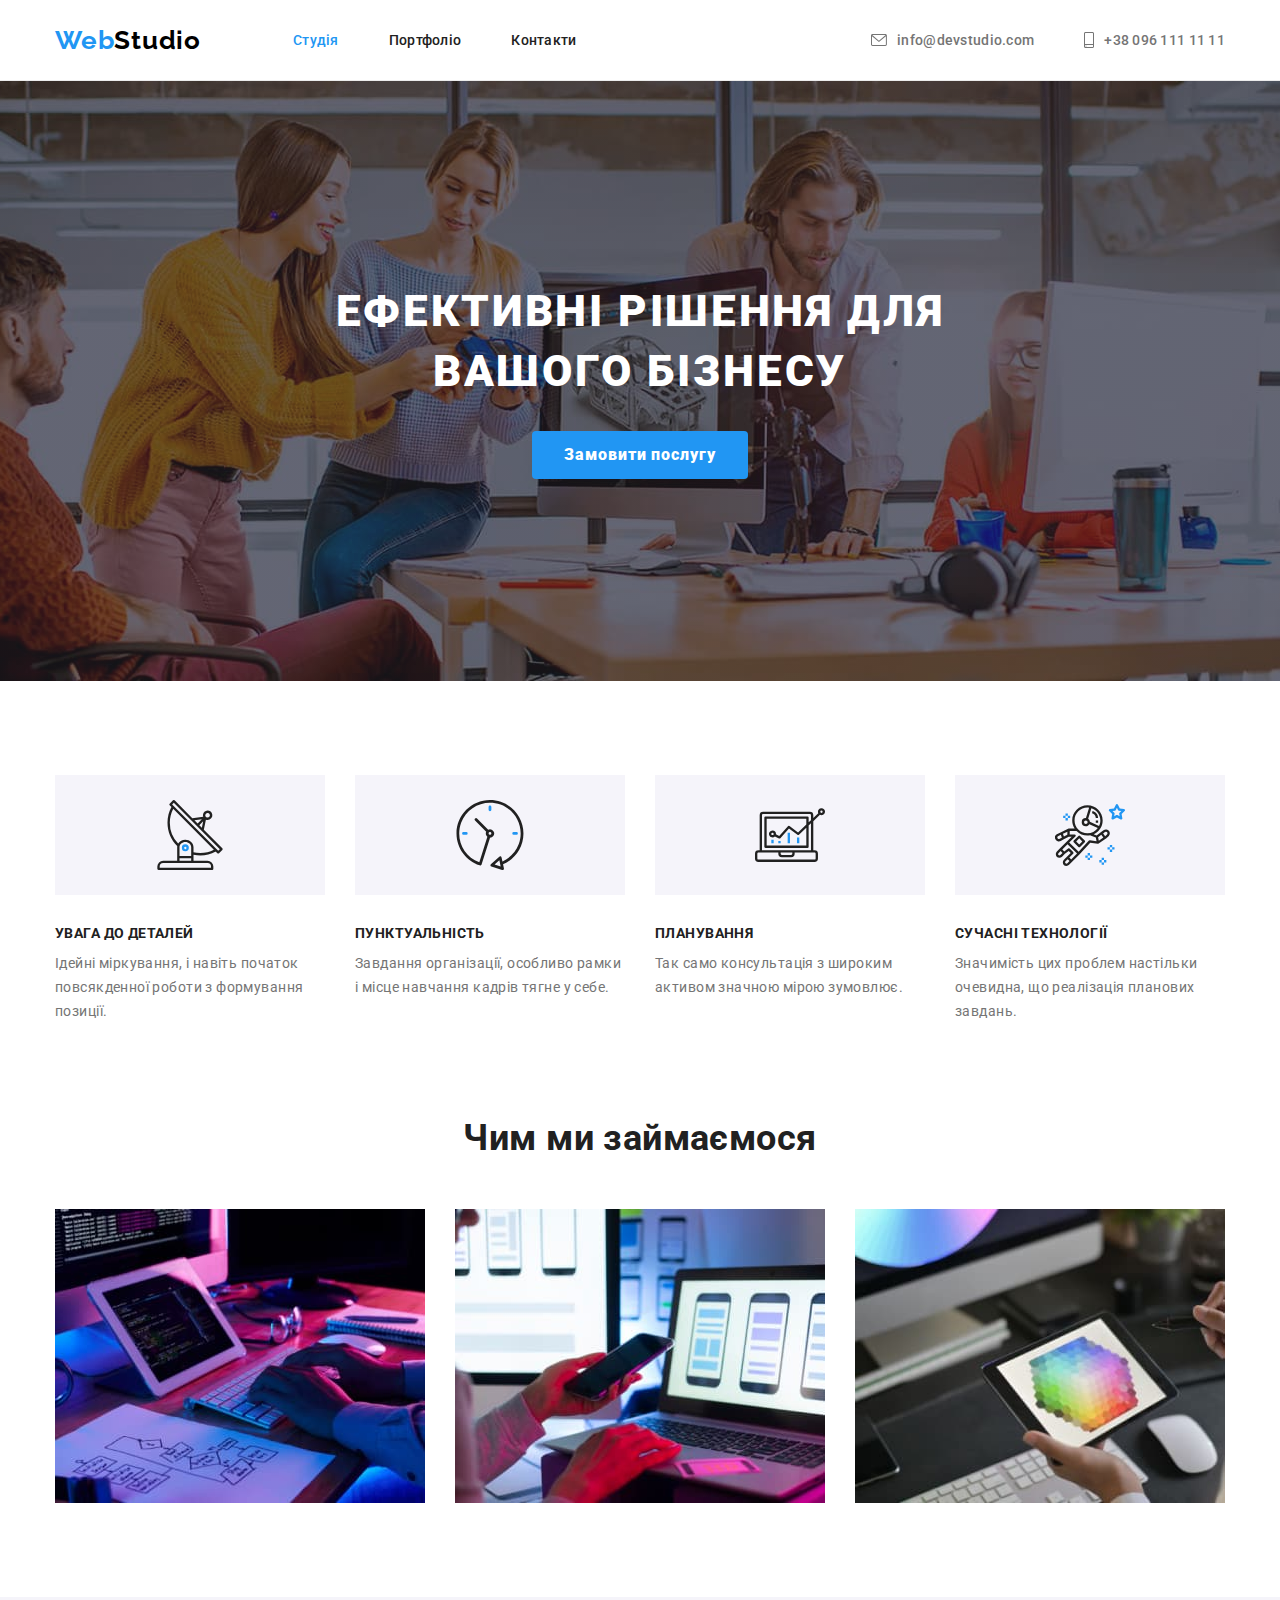
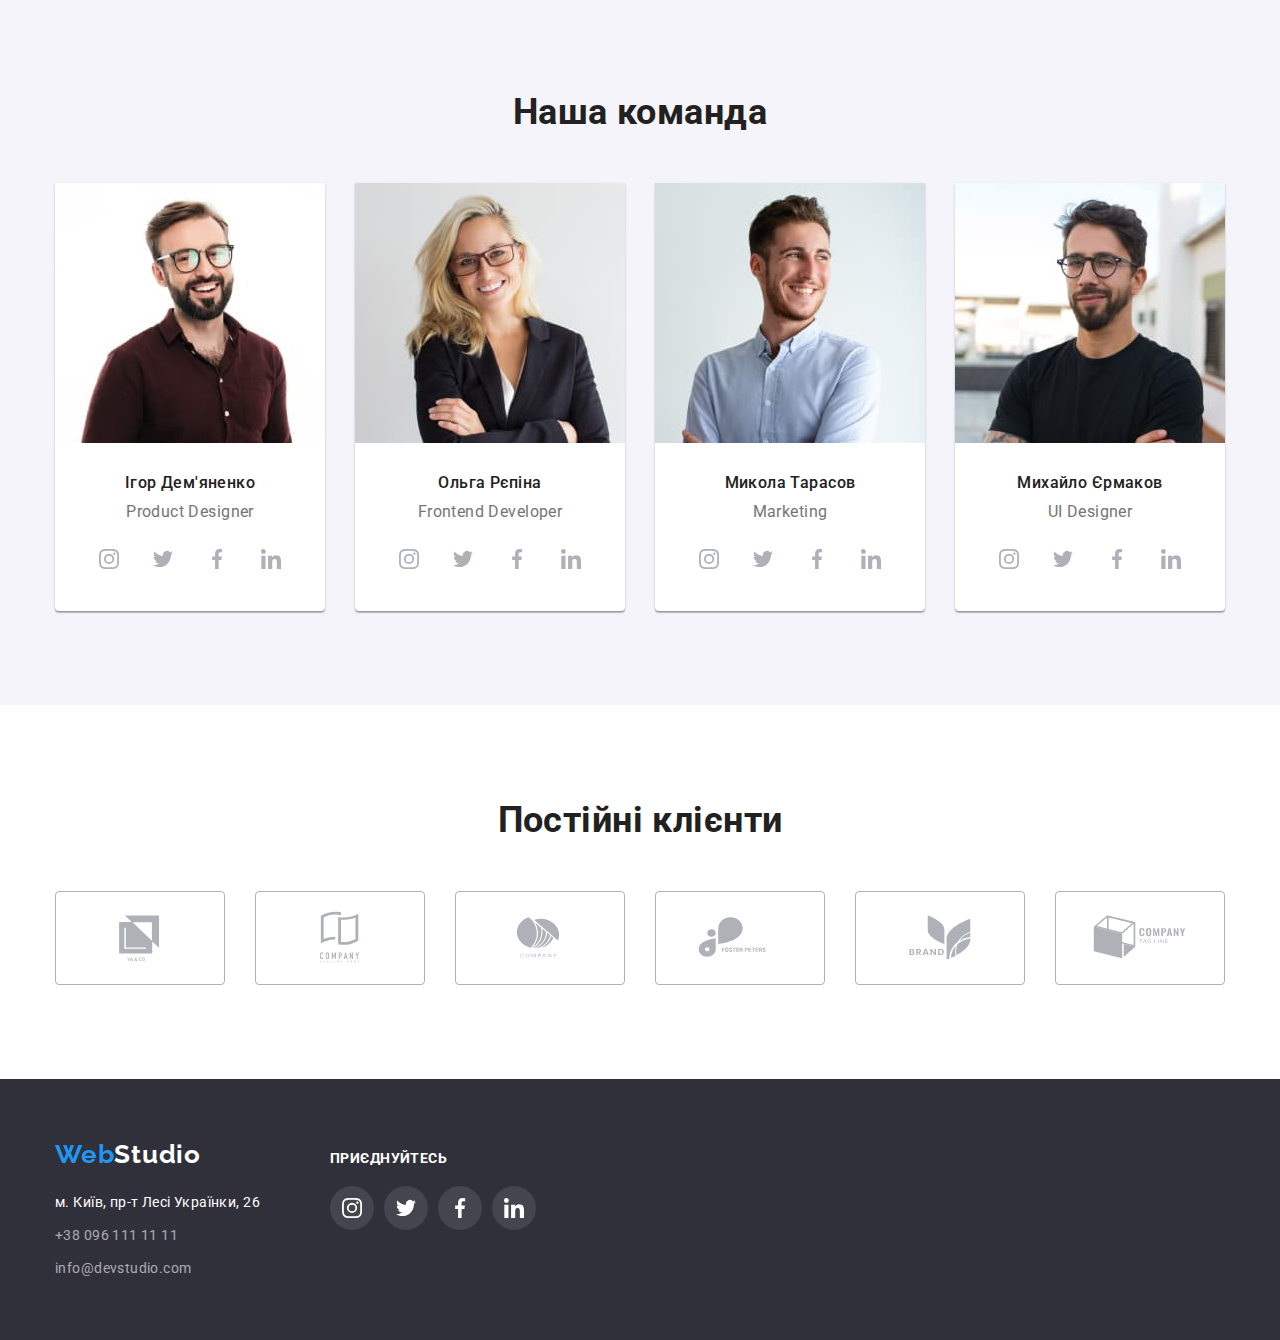
==== index.html @ 4b1cfc8e "feat: clone files from HW#4" ====
<!DOCTYPE html>
<html lang="uk">
  <head>
    <meta charset="UTF-8" />
    <meta http-equiv="X-UA-Compatible" content="IE=edge" />
    <meta name="viewport" content="width=device-width, initial-scale=1.0" />
    <title>Web-Studio-(Version-2.1)</title>
    <link href="https://fonts.googleapis.com/css2?family=Raleway:wght@700&family=Roboto:wght@400;500;700;900&display=swap" rel="stylesheet">
    <link rel="stylesheet" href="https://cdnjs.cloudflare.com/ajax/libs/modern-normalize/1.1.0/modern-normalize.min.css">
    <link rel="stylesheet" href="./css/styles.css" />
  </head>
  <body>
    <header class="page-header">
      <div class="container main-box">
        <a href="#" lang="en" class="logo"><span class="accent">Web</span><span>Studio</span></a>
        <nav>
          <ul class="site-nav list">
            <li class="item"><a href="#" class="link current">Студія</a></li>
            <li class="item"><a href="./portfolio.html" class="link">Портфоліо</a></li>
            <li class="item"><a href="#" class="link">Контакти</a></li>
          </ul>
        </nav>
        <ul class="auth-nav list">
          <li class="item">
            <a class="link" href="mailto:info@devstudio.com">
              <svg class="icon" width="16px" height="12px">
                <use href="./images/symbol-defs-optimized.svg#icon-envelope">
                </use>
              </svg>
            info@devstudio.com
            </a>
          </li>
          <li class="item">
            <a class="link" href="tel:+380961111111">
              <svg class="icon"width="10px" height="16px">
                <use href="./images/symbol-defs-optimized.svg#icon-smartphone">
                </use>
              </svg>
              +38 096 111 11 11
            </a>
          </li>
        </ul>
    </div>
    </header>

    <main>
      <section class="hero overlay">
          <h1 class="hero-title">Ефективні рішення для<br> вашого бізнесу</h1>
          <button type="button" class="button">Замовити послугу</button>
      </section>
      <section class="section">
        <div class="container">
          <h2 class="visually-hidden">Ключові якості відрізняючі нас від інших</h2>
            <ul class="feature-list">
              <li class="item">
                <div class="feature-list-link">
                  <svg  width="70" height="70">
                    <use href="./images/symbol-defs-optimized.svg#icon-antenna"></use>
                  </svg>
                </div>
                <h3 class="title">УВАГА ДО ДЕТАЛЕЙ</h3>
                <p class="paragraph">Ідейні міркування, і навіть початок повсякденної роботи з формування позиції.</p>
              </li>
              <li class="item">
                <div class="feature-list-link">
                  <svg  width="70" height="70">
                    <use href="./images/symbol-defs-optimized.svg#icon-clock"></use>
                  </svg>
                </div>
                <h3 class="title">ПУНКТУАЛЬНІСТЬ</h3>
                <p class="paragraph">Завдання організації, особливо рамки і місце навчання кадрів тягне у себе.</p>
              </li>
              <li class="item">
                <div class="feature-list-link">
                  <svg  width="70" height="70">
                    <use href="./images/symbol-defs-optimized.svg#icon-diagram"></use>
                  </svg>
                </div>
                <h3 class="title">ПЛАНУВАННЯ</h3>
                <p class="paragraph">Так само консультація з широким активом значною мірою зумовлює.</p>
              </li>
              <li class="item">
                <div class="feature-list-link">
                  <svg  width="70" height="70">
                    <use href="./images/symbol-defs-optimized.svg#icon-astronaut"></use>
                  </svg>
                </div>
                <h3 class="title">СУЧАСНІ ТЕХНОЛОГІЇ</h3>
                <p class="paragraph">Значимість цих проблем настільки очевидна, що реалізація планових завдань.</p>
              </li>
            </ul>
        </div>
      </section>
      <section class="about section">
        <div class="container">
          <h2 class="section-title">Чим ми займаємося</h2>
            <ul class="work-list">
              <li class="item">
                <img class="img" src="./images/box1.jpg" alt="Кодування за макетом" width="370" height="294" />
              </li>
              <li class="item">
                <img class="img" src="./images/box2.jpg" alt="Адаптивна WEB-розробка" width="370" height="294" />
              </li>
              <li class="item">
                <img class="img" src="./images/box3.jpg" alt="Вибір кольору на планшеті" width="370" height="294" />
              </li>
            </ul>
        </div>
      </section>

      <section class="about-team section">
        <div class="container">
          <h2 class="section-title">Наша команда</h2>
            <ul class="comand-list">
              <li class="item">
                <img class="img" src="./images/designer.jpg" alt="Ігор Дем'яненко" width="270" height="260" />
                  <div class="name">
                    <h3 class="title">Ігор Дем'яненко</h3>
                    <p class="paragraph" lang="en">Product Designer</p>
                    <ul class="social">
                      <li class="social-link">
                        <a class="social-item" href="#">
                          <svg class="social-icon" width="20" height="20">
                            <use href="./images/symbol-defs-optimized.svg#icon-instagram"></use>
                          </svg>
                        </a>
                      </li>
                      <li class="social-link">
                        <a class="social-item" href="#">
                          <svg class="social-icon" width="20" height="20">
                            <use href="./images/symbol-defs-optimized.svg#icon-twitter"></use>
                          </svg>
                        </a>
                      </li>
                      <li class="social-link">
                        <a class="social-item" href="#">
                          <svg class="social-icon" width="20" height="20">
                            <use href="./images/symbol-defs-optimized.svg#icon-facebook"></use>
                          </svg>
                        </a>
                      </li>
                      <li class="social-link">
                        <a class="social-item" href="#">
                          <svg class="social-icon" width="20" height="20">
                            <use href="./images/symbol-defs-optimized.svg#icon-linkedin"></use>
                          </svg>
                        </a>
                      </li>
                    </ul>
                  </div>
              </li>
              <li class="item">
                <img class="img" src="./images/frontend.jpg" alt="Ольга Рєпіна" width="270" height="260" />
                  <div class="name">
                    <h3 class="title">Ольга Рєпіна</h3>
                    <p class="paragraph" lang="en">Frontend Developer</p>
                    <ul class="social">
                      <li class="social-link">
                        <a class="social-item" href="#">
                          <svg class="social-icon" width="20" height="20">
                            <use href="./images/symbol-defs-optimized.svg#icon-instagram"></use>
                          </svg>
                        </a>
                      </li>
                      <li class="social-link">
                        <a class="social-item" href="#">
                          <svg class="social-icon" width="20" height="20">
                            <use href="./images/symbol-defs-optimized.svg#icon-twitter"></use>
                          </svg>
                        </a>
                      </li>
                      <li class="social-link">
                        <a class="social-item" href="#">
                          <svg class="social-icon" width="20" height="20">
                            <use href="./images/symbol-defs-optimized.svg#icon-facebook"></use>
                          </svg>
                        </a>
                      </li>
                      <li class="social-link">
                        <a class="social-item" href="#">
                          <svg class="social-icon" width="20" height="20">
                            <use href="./images/symbol-defs-optimized.svg#icon-linkedin"></use>
                          </svg>
                        </a>
                      </li>
                    </ul>
                  </div>
              </li>
              <li class="item">
                <img class="img" src="./images/marketing.jpg" alt="Микола Тарасов" width="270" height="260" />
                 <div class="name">
                  <h3 class="title">Микола Тарасов</h3>
                  <p class="paragraph" lang="en">Marketing</p>
                  <ul class="social">
                    <li class="social-link">
                      <a class="social-item" href="#">
                        <svg class="social-icon" width="20" height="20">
                          <use href="./images/symbol-defs-optimized.svg#icon-instagram"></use>
                        </svg>
                      </a>
                    </li>
                    <li class="social-link">
                      <a class="social-item" href="#">
                        <svg class="social-icon" width="20" height="20">
                          <use href="./images/symbol-defs-optimized.svg#icon-twitter"></use>
                        </svg>
                      </a>
                    </li>
                    <li class="social-link">
                      <a class="social-item" href="#">
                        <svg class="social-icon" width="20" height="20">
                          <use href="./images/symbol-defs-optimized.svg#icon-facebook"></use>
                        </svg>
                      </a>
                    </li>
                    <li class="social-link">
                      <a class="social-item" href="#">
                        <svg class="social-icon" width="20" height="20">
                          <use href="./images/symbol-defs-optimized.svg#icon-linkedin"></use>
                        </svg>
                      </a>
                    </li>
                  </ul>
                 </div>
              </li>
              <li class="item">
                <img class="img" src="./images/ui-designer.jpg" alt="Михайло Єрмаков" width="270" height="260" />
                  <div class="name">
                    <h3 class="title">Михайло Єрмаков</h3>
                    <p class="paragraph" lang="en">UI Designer</p>
                    <ul class="social">
                      <li class="social-link">
                        <a class="social-item" href="#">
                          <svg class="social-icon" width="20" height="20">
                            <use href="./images/symbol-defs-optimized.svg#icon-instagram"></use>
                          </svg>
                        </a>
                      </li>
                      <li class="social-link">
                        <a class="social-item" href="#">
                          <svg class="social-icon" width="20" height="20">
                            <use href="./images/symbol-defs-optimized.svg#icon-twitter"></use>
                          </svg>
                        </a>
                      </li>
                      <li class="social-link">
                        <a class="social-item" href="#">
                          <svg class="social-icon" width="20" height="20">
                            <use href="./images/symbol-defs-optimized.svg#icon-facebook"></use>
                          </svg>
                        </a>
                      </li>
                      <li class="social-link">
                        <a class="social-item" href="#">
                          <svg class="social-icon" width="20" height="20">
                            <use href="./images/symbol-defs-optimized.svg#icon-linkedin"></use>
                          </svg>
                        </a>
                      </li>
                    </ul>
                  </div>
              </li>
            </ul>
        </div>
      </section>
      <section class="section">
        <div class="container">
          <h2 class="section-title">Постійні клієнти</h2>
            <ul class="client-list">
              <li class="client-item">
                <a class="client-li" href="#">
                  <svg class="client-icon" width="106" height="60">
                    <use href="./images/symbol-defs-optimized.svg#icon-logo1"></use>
                  </svg>
                </a>
              </li>
              <li class="client-item">
                <a class="client-li" href="#">
                  <svg class="client-icon" width="106" height="60">
                    <use href="./images/symbol-defs-optimized.svg#icon-logo2"></use>
                  </svg>
                </a>
              </li>
              <li class="client-item">
                <a class="client-li" href="#">
                  <svg class="client-icon" width="106" height="60">
                    <use href="./images/symbol-defs-optimized.svg#icon-logo3"></use>
                  </svg>
                </a>
              </li>
              <li class="client-item">
                <a class="client-li" href="#">
                  <svg class="client-icon" width="106" height="60">
                    <use href="./images/symbol-defs-optimized.svg#icon-logo4"></use>
                  </svg>
                </a>
              </li>
              <li class="client-item">
                <a class="client-li" href="#">
                  <svg class="client-icon" width="106" height="60">
                    <use href="./images/symbol-defs-optimized.svg#icon-logo5"></use>
                  </svg>
                </a>
              </li>
              <li class="client-item">
                <a class="client-li" href="#">
                  <svg class="client-icon" width="106" height="60">
                    <use href="./images/symbol-defs-optimized.svg#icon-logo6"></use>
                  </svg>
                </a>
              </li>  
            </ul>
        </div>
      </section>
      
    </main>
    <footer class="footer">
      <div class="container content-area">
        <div>
          <a href="#" lang="en" class="logo footer-logo"><span class="accent">Web</span><span class="accent-studio">Studio</span></a>
          <address  class="footer-list">
            <ul class="footer-nav list">
              <li class="item"><p class="address">м. Київ, пр-т Лесі Українки, 26</p></li>
              <li class="item"><a class="link" href="tel:+380961111111">+38 096 111 11 11</a></li>
              <li class="item"><a class="link" href="mailto:info@devstudio.com">info@devstudio.com</a></li>
            </ul>
        </address>
      </div>
        <div class="footer-social">
          <h4 class="join-social">приєднуйтесь</h4>
            <ul class="social-box">
              <li class="footer-social-link">
                <a class="footer-social-item" href="#">
                  <svg class="footer-social-icon" width="20" height="20">
                    <use href="./images/symbol-defs-optimized.svg#icon-instagram"></use>
                  </svg>
                </a>
              </li>
              <li class="footer-social-link">
                <a class="footer-social-item" href="#">
                  <svg class="footer-social-icon" width="20" height="20">
                    <use href="./images/symbol-defs-optimized.svg#icon-twitter"></use>
                  </svg>
                </a>
              </li>
              <li class="footer-social-link">
                <a class="footer-social-item" href="#">
                  <svg class="footer-social-icon" width="20" height="20">
                    <use href="./images/symbol-defs-optimized.svg#icon-facebook"></use>
                  </svg>
                </a>
              </li>
              <li class="footer-social-link">
                <a class="footer-social-item" href="#">
                  <svg class="footer-social-icon" width="20" height="20">
                    <use href="./images/symbol-defs-optimized.svg#icon-linkedin"></use>
                  </svg>
                </a>
              </li>
            </ul>
        </div>
    </div>
    </footer>
  </body>
</html>
---- css/styles.css ----
:root {
    --primary-text-color:#757575;
    --primary-back-ground-color:#F5F5F5;
    --accent-color:#2196F3;
    --secondary-text-color:#212121;
    --svg-color: #AFB1B8;
}

/* Сброс отступов */
p, ul, h1, h2, h3, h4, h5, h6 {
    margin: 0;
    padding: 0;
}
    /* Убираем маркеры */

li {
    list-style-type: none;

  }

body {
    color:var(--primary-text-color);

    font-family: 'Roboto', sans-serif;
    font-size: 14px;
    letter-spacing: 0.03em;
}

.page-header {
    border-bottom: 1px solid #ECECEC;
}

.container {
    width: 1200px;
    padding-left: 15px;
    padding-right: 15px;
    margin: 0 auto;
    text-align: start;
}

.main-box {
    display: flex;
    align-items: center;
}


a {
    text-decoration:none;
    letter-spacing: 0.02em;
}

.logo {
    color:#000000; 

    font-family: 'Raleway', sans-serif;
    font-size: 26px;
    font-weight:700; 
    line-height: calc(31 / 26);
    letter-spacing: 0.03em;
}

.accent {
    color:var(--accent-color);
}

.accent-studio {
    color: #FFFFFF;
}


.img {
    display:block; 
    max-width: 100%;
}
/*---------- Site Nav ----------*/

.site-nav {
    display: flex;
    margin-left: 92px;
}

.site-nav .item {
    margin-right: 50px;
}

.site-nav .item:last-child{
    margin-right: 0;
}

.site-nav .link{
    display: block;
    padding-top: 32px;
    padding-bottom: 32px;
    line-height: calc(16 / 14);
    font-weight: 500;
    color:var(--secondary-text-color);
}

.site-nav .link:hover,
.site-nav .link:focus {
    color:var(--accent-color);
}

.site-nav .link.current {
    color:var(--accent-color);
}

/*---------- Auth-nav ----------*/

.auth-nav {
    display: flex;
    margin-left: auto;
    align-items: center;
}

.auth-nav .item + .item {
    padding-left: 50px;
}
.auth-nav .link{
    display: flex;
    align-items: center;
    padding-top: 32px;
    padding-bottom: 32px;

    color:var(--primary-text-color);

    line-height: calc(16 / 14);
    font-weight: 500;
}

.auth-nav .link:hover,
.auth-nav .link:focus {
    color:var(--accent-color);
}


.icon {
    margin-right: 10px;
    fill: currentColor;
}

.auth-nav .icon:hover,
.auth-nav .icon:focus {
    color:var(--accent-color);
}

/*---------- Section HERO ----------*/

.hero {
    padding-top: 200px; 
    padding-bottom: 200px; 
    text-align: center;
    background-repeat: no-repeat; 
    background-position: center; 
    background-size: cover;
}

.overlay {
    max-width: 1600px;
    height: 600px;
    margin-left: auto;
    margin-right: auto;
    background-image: linear-gradient(to right, rgba(47, 48, 58, 0.4), rgba(47, 48, 58, 0.4)), url(../images/team.jpg);
}

.hero-title {
    margin-bottom: 30px;
    color:#FFFFFF;

    text-align: center;

    font-size: 44px;
    font-weight: 900;
    line-height: calc(60 / 44);
    text-transform: uppercase;
    letter-spacing: 0.06em;
}

/*---------- Hero Button ----------*/
.button {
    border: solid transparent;
    border-radius: 4px;
    padding: 6px 28px;
    min-width: 216px;
    text-align: center;

    background-color: var(--accent-color);
    color:#FFFFFF;

    font-family: 'Roboto', sans-serif;
    font-size: 16px;
    font-weight: 900;
    cursor: pointer;
    line-height: calc(30 / 16);
    letter-spacing: 0.06em;


}

.button:hover,
.button:focus {
    background: #188CE8;
}

/*----------  Feature-list ---------- */
.feature-list {
    display: flex;
    flex-wrap: wrap;
}

.feature-list .title {
    font-style: normal;
    margin-bottom: 10px;

    color:var(--secondary-text-color);

    font-size: 14px;
    font-weight: 700;
    line-height: calc(16 / 14);
}

.feature-list .paragraph {
    font-style: normal;
    font-size: 14px;
    line-height: calc(24 / 14);
    letter-spacing: 0.03em;
}


.feature-list .item {
    width: calc((100% - 90px) / 4);
    margin-right: 30px;
}

.feature-list .item:last-child {
    margin-right: 0px;
}    


.feature-list-link {
    display: flex;
    background-color: #F5F4FA;
    height: 120px;
    align-items:center;
    justify-content: center;
    margin-bottom: 30px;
}

/*------- Section -------*/

.section {
    padding-top:94px;
    padding-bottom:94px
}  

.about {
    padding-top: 0px;
}

.about-team {
    background-color: #F5F4FA;
}

/*---------- Work list ----------*/

.work-list {
    display: flex;
}

.work-list .item:not(:last-child) {
    width: calc((100% - 60px) / 3);
    margin-right: 30px;
}    


/*---------- Section comand ----------*/

.section-comand {
    padding-top: 94px;
    padding-bottom: 94px;

    background-color: #F5F4FA;
}

.section-title {
    margin-bottom: 50px;

    color:var(--secondary-text-color);

    font-size:36px;
    font-weight: 700;
    line-height: calc(42 / 36);
    text-align: center;
}

.comand-list .title {
    margin-bottom: 10px;

    color:var(--secondary-text-color);

    text-align: center;
    font-size: 16px;
    font-weight: 500;
    line-height: calc(19 / 16);
}

.comand-list .name {
    padding-top: 30px;
    padding-bottom: 30px;

    
}

.comand-list .paragraph {
    text-align: center;
    font-size: 16px;
    line-height: calc(19 / 16);   
    margin-bottom: 16px; 
}

.comand-list {
    display: flex;
}

.comand-list .item {
    flex-direction:column;
    background-color: #FFFFFF;
    width: calc((100% - 90px) / 4);
    align-items: center;
    border-radius: 0px 0px 4px 4px;
    box-shadow: 0px 1px 3px rgba(0, 0, 0, 0.12), 0px 1px 1px rgba(0, 0, 0, 0.14), 0px 2px 1px rgba(0, 0, 0, 0.2);
}

.comand-list .item:not(:last-child) {
    margin-right: 30px;
}    

.social {
    display: flex;
    justify-self: center;
    justify-content: center;
}



.social-link {
    display: flex;
    width: 44px;
    height: 44px;
    justify-content: center;
    align-items: center;
    margin-right: 10px;
}


.social-link:last-child {
    margin-right: 0
}

.social-item {
    display: flex;
    width: 100%; 
    height: 100%;
    border-radius: 50%;
    justify-content: center;
    align-items: center;
    fill: var(--svg-color);
}

.social-icon {
    display: inline-block;
    width: 20px; 
    height:20px;
    
}

.social-item:hover,
.social-item:focus {
    background-color:var(--accent-color);
    border-radius: 50%;
    fill:#FFFFFF;
    cursor: pointer;
}

/* ------Regular client------ */

.client-list {
    display: flex;
    align-items: center;
    justify-content: center;
}

.client-icon {
    fill: currentColor;

}

.client-item{
    width: calc((100% - 150px) / 6);
    margin-right: 30px;

}

.client-item:last-child {
    margin-right: 0;
}

.client-li {
    display: flex;
    align-items: center; 
    justify-content: center;
    color: var(--svg-color);
    border: 1px solid var(--svg-color); 
    border-radius: 4px;
    padding-top: 16px;
    padding-bottom: 16px;
    padding-left: 32px;
    padding-right: 32px;
}
    
.client-li:hover,
.client-li:focus {
    color:var(--accent-color);
    cursor: pointer;
    border-color: 1px solid var(--accent-color);
}

/*----------  Footer ---------- */
.footer {
    background-color: #2F303A;
    padding-top: 60px;
    padding-bottom: 60px;
}

.content-area {
    display: flex;
    align-items: baseline;
}

.footer-logo {
    display: inline-block;
    margin-bottom: 20px;
}


.footer-list {
    font-style: normal;
}

.footer-list .address{
    color: #FFFFFF;
}

.footer-nav {
    display: flex;
    flex-direction: column;
}

.footer-nav .link {
    color:rgba(255, 255, 255, 0.6);
    letter-spacing: 0.03em;
    
    
}

.footer-nav .link:hover,
.footer-nav .link:focus {
    color:var(--accent-color);
}

.footer-nav .item {
    line-height: calc(24 / 14);
}

.footer-nav .item:not(:last-child) {
    margin-bottom: 9px;
}

/* Footer Social Links */

.footer-social {
    display: flex;
    flex-direction: column;
    margin-left: 70px;
    width: 206px;
    height: 80px;
}

.join-social {
    display: flex;
    font-size: 14px;
    line-height: calc(16 / 14);   
    font-weight: 700;
    text-transform: uppercase;
    margin-bottom: 20px; 

    color:rgba(255, 255, 255, 1);
}

.social-box {
    display: flex;
    justify-self: center;
    justify-content: center;
}

.footer-social-link {
    display: flex;
    width: 44px;
    height: 44px;
    justify-content: center;
    align-items: center;
    margin-right: 10px;
    background-color: rgba(255, 255, 255, 0.1);
    border-radius: 50%;
}

.footer-social-link:last-child{
    margin-right: 0px;
}

.footer-social-item {
    display: flex;
    width: 100%; 
    height: 100%;
    border-radius: 50%;
    justify-content: center;
    align-items: center;
    fill: var(--svg-color);
}


.footer-social-icon {
    fill:#FFFFFF;
}

.footer-social-item:hover,
.footer-social-item:focus {
    background-color:var(--accent-color) ;
}

/*----------  PORTFOLIO ------------------------------- */
.site-filter {
    display: flex;
    align-items: center;
    justify-content: center;
    margin-bottom: 34px;
}

.site-filter .link {
    padding-top: 6px;
    padding-bottom: 6px;
    border: transparent;
    border-radius: 4px;
    padding-left: 22px;
    padding-right: 22px;
    cursor: pointer;

    color: var(--secondary-text-color);
    background-color: #F5F4FA;

    font-family: 'Roboto', sans-serif;
    font-size: 16px;
    font-weight: 500;
    line-height: calc(26 / 16);
    letter-spacing: 0.03em;
    
}


.site-filter .current {
    padding-left: 25px;
    padding-right: 25px;
    box-shadow: 0px 3px 1px rgba(0, 0, 0, 0.1), 0px 1px 2px rgba(0, 0, 0, 0.08), 0px 2px 2px rgba(0, 0, 0, 0.12);
}


.site-filter .link:hover,   
.site-filter .link:focus {
    color: #FFFFFF;
    background: #188CE8;
    box-shadow: 0px 3px 1px rgba(0, 0, 0, 0.1), 0px 1px 2px rgba(0, 0, 0, 0.08), 0px 2px 2px rgba(0, 0, 0, 0.12);
}

.site-filter .link.current {
    color:#FFFFFF;
    background-color:var(--accent-color);  
}

.site-filter .item:not(:last-child) {
    margin-right: 8px;
}


.project-cards {
    display: flex;
    flex-wrap: wrap;
    justify-content: center;
    margin-top: 34px;
}

.project-cards .item {

    width: calc((100% - 60px) / 3);
    margin-right: 30px;
    margin-bottom: 30px;
}

/* .project-cards .item:hover,
.project-cards .item:focus {
} */



.project-cards-shadow:hover,
.project-cards-shadow:focus {
    display: block;
    box-shadow: 0px 1px 1px rgba(0, 0, 0, 0.12), 0px 4px 4px rgba(0, 0, 0, 0.06), 1px 4px 6px rgba(0, 0, 0, 0.16);
}

.project-cards>.item:nth-child(3n){
    margin-right: 0px;
}

.project-cards .item:nth-last-child(-n+3){
    margin-bottom: 0px;
}

.project-cards .card {
    padding: 20px 24px;
    text-align: start;

    border-bottom-left-radius: 4px;
    border-bottom-right-radius: 4px;
    border-right:#EEEEEE 1px solid;
    border-left:#EEEEEE 1px solid;
    border-bottom:#EEEEEE 1px solid;
}

.visually-hidden {
    position: absolute;
      white-space: nowrap;
      width: 1px;
      height: 1px;
      overflow: hidden;
      border: 0;
      padding: 0;
      clip: rect(0 0 0 0);
      clip-path: inset(50%);
      margin: -1px;
  }


.section .project {
    margin-bottom: 4px;

    color:var(--secondary-text-color);

    font-size: 18px;
    font-weight:700;
    line-height: calc(36 / 18);
    letter-spacing: 0.06em;
}

.project-paragraph {
    font-size: 16px;
    line-height: calc(30 / 16);
    letter-spacing: 0.03em;
    color: #757575;
}
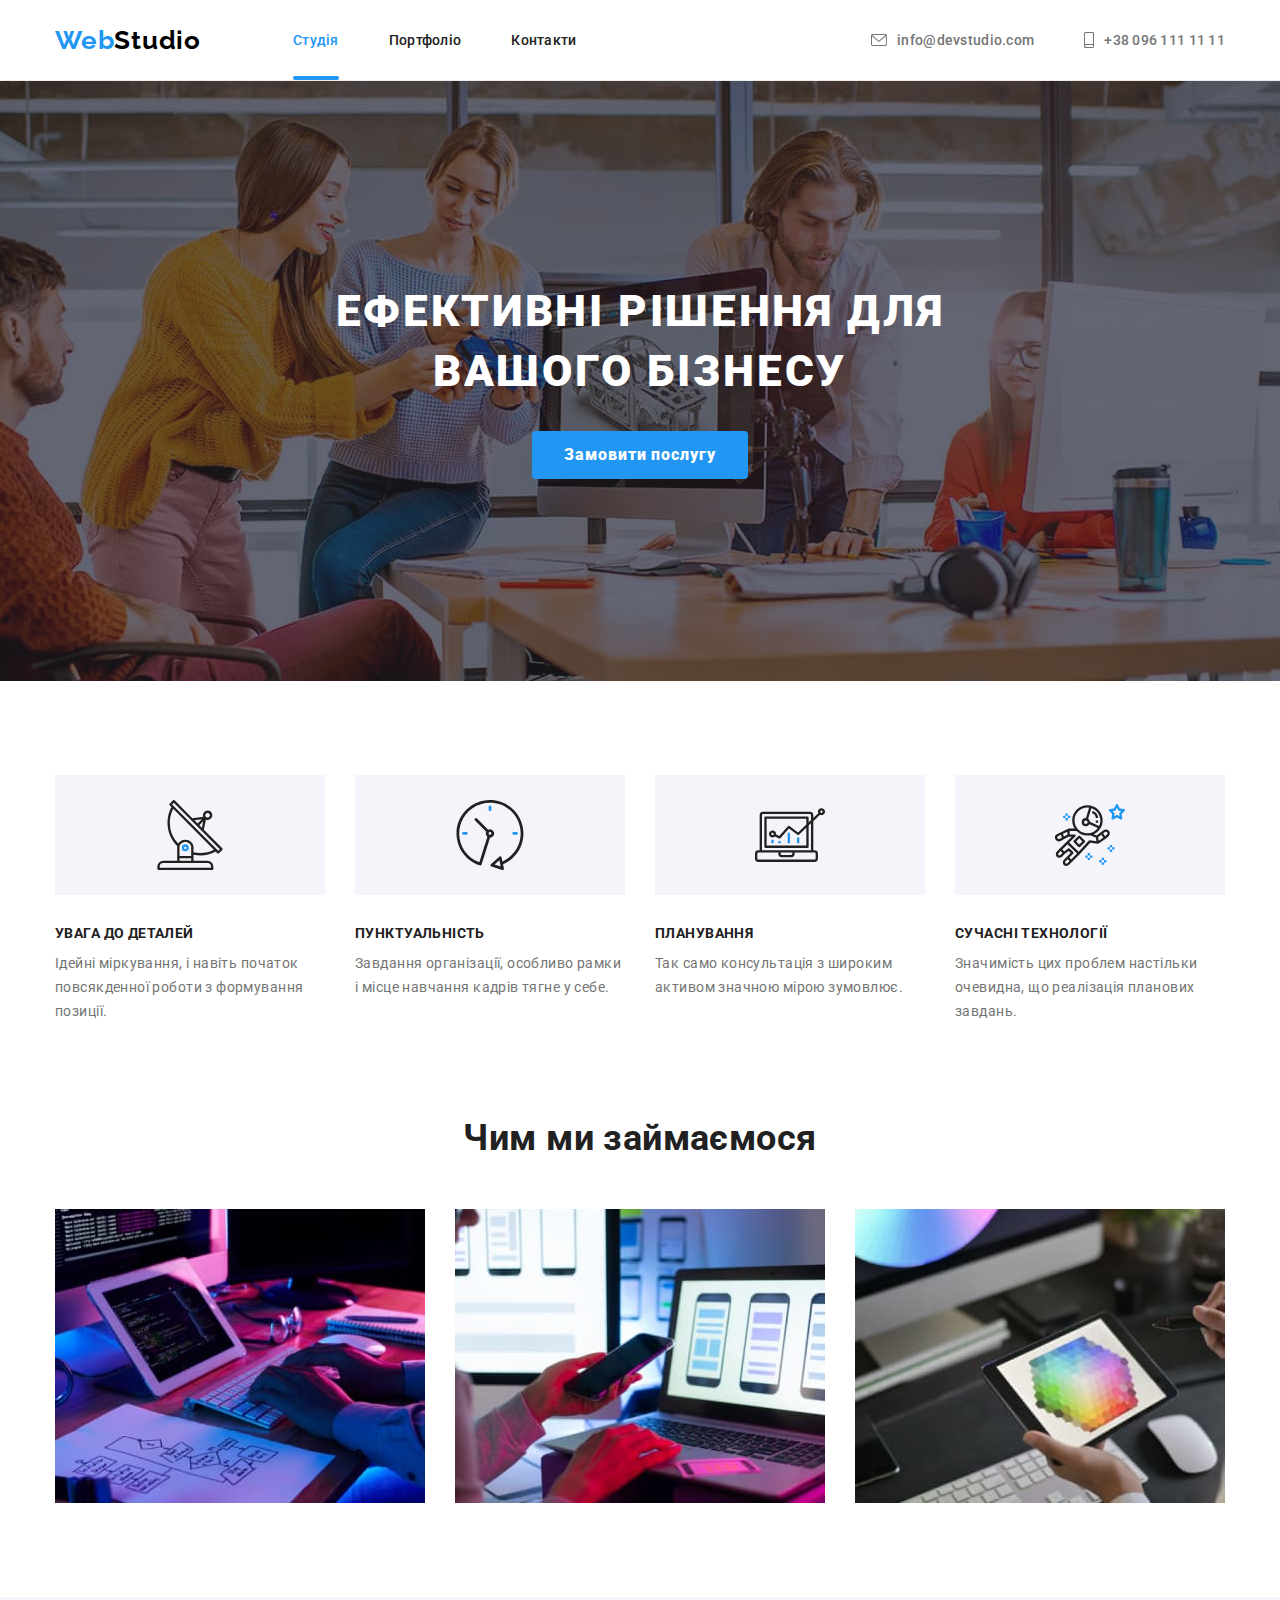
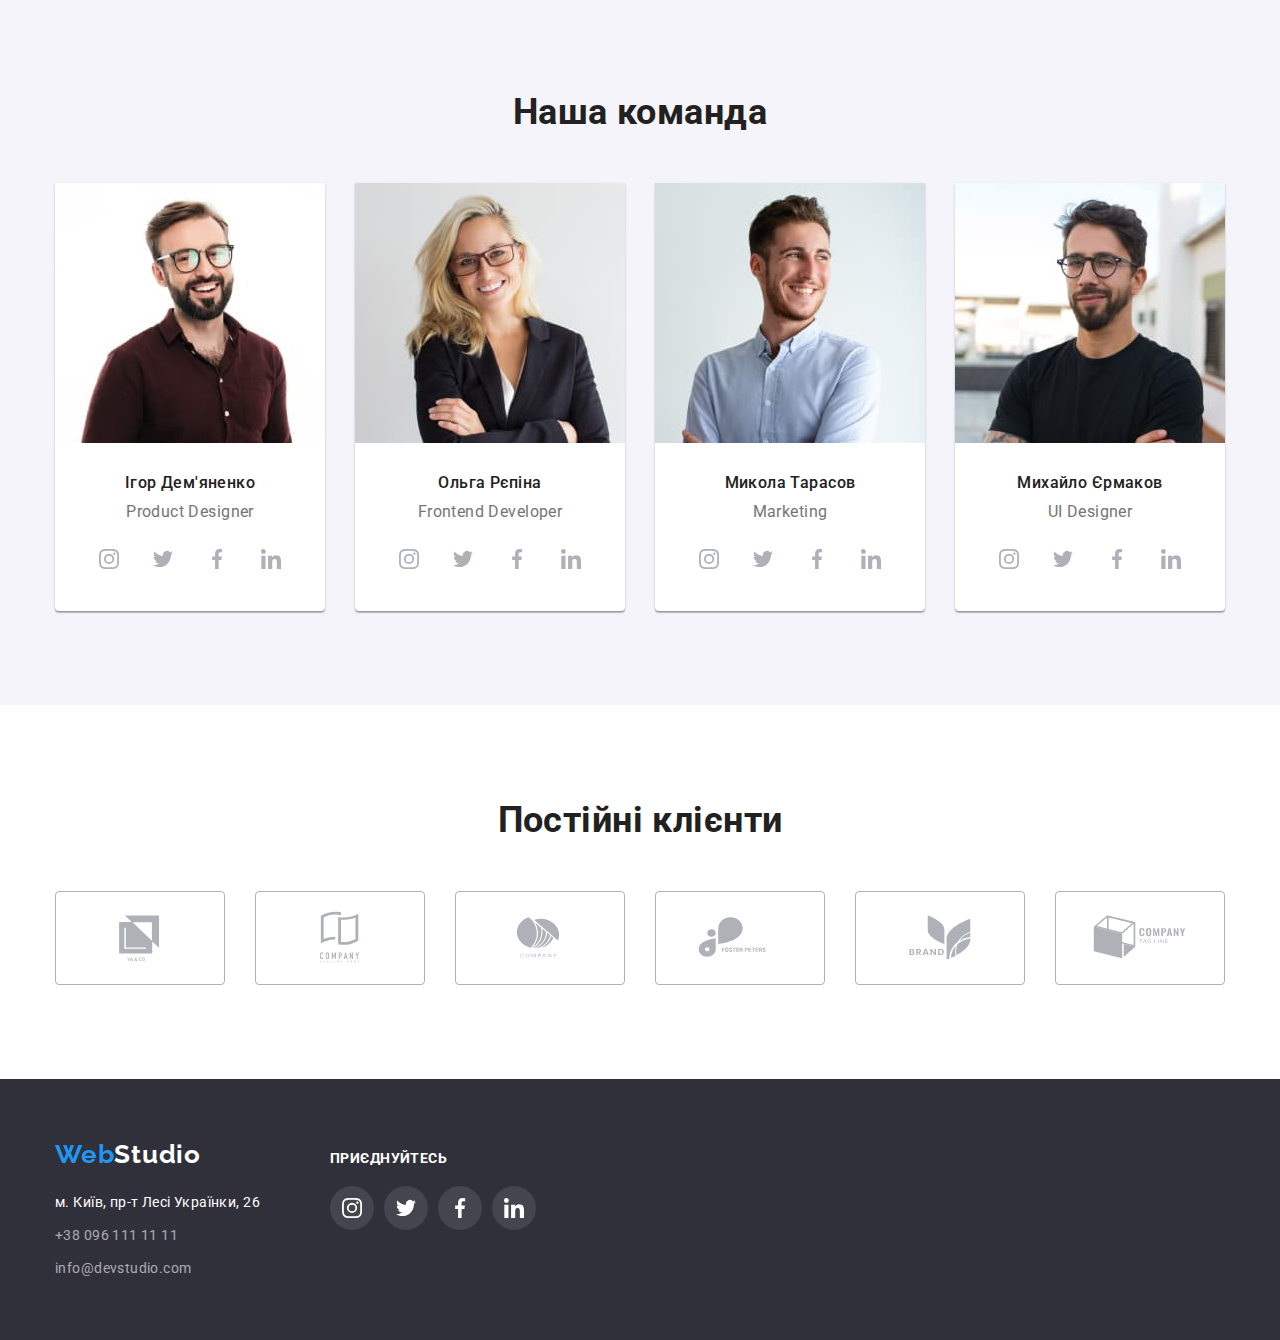
==== commit 2945eb4a: "add backdrops" ====
--- a/index.html
+++ b/index.html
@@ -9,7 +9,7 @@
     <link rel="stylesheet" href="https://cdnjs.cloudflare.com/ajax/libs/modern-normalize/1.1.0/modern-normalize.min.css">
     <link rel="stylesheet" href="./css/styles.css" />
   </head>
-  <body>
+  <body class="body">
     <header class="page-header">
       <div class="container main-box">
         <a href="#" lang="en" class="logo"><span class="accent">Web</span><span>Studio</span></a>
@@ -46,7 +46,16 @@
     <main>
       <section class="hero overlay">
           <h1 class="hero-title">Ефективні рішення для<br> вашого бізнесу</h1>
-          <button type="button" class="button">Замовити послугу</button>
+          <button type="button" class="button" data-modal-open>Замовити послугу</button>
+            <div class="backdrop is-hidden" data-modal>
+              <div class="modal">
+                  <button data-modal-close class="close-button">
+                    <svg width="30px" height="30px">
+                      <use href="./images/symbol-defs-optimized.svg#icon-close"></use>
+                    </svg>
+                  </button>
+              </div>
+            </div>
       </section>
       <section class="section">
         <div class="container">
@@ -361,5 +370,6 @@
         </div>
     </div>
     </footer>
+    <script src="./js/modal.js"></script>
   </body>
 </html>
--- a/css/styles.css
+++ b/css/styles.css
@@ -88,6 +88,7 @@
 }
 
 .site-nav .link{
+    position: relative;
     display: block;
     padding-top: 32px;
     padding-bottom: 32px;
@@ -103,6 +104,17 @@
 
 .site-nav .link.current {
     color:var(--accent-color);
+}
+
+.site-nav .link.current::after {
+    position: absolute;
+    content: "";
+    bottom: 0;
+    left: 0;
+    width: 100%;
+    height: 4px;
+    border-radius: 2px;
+    background-color:var(--accent-color);
 }
 
 /*---------- Auth-nav ----------*/
@@ -177,6 +189,9 @@
 }
 
 /*---------- Hero Button ----------*/
+.body {
+    position: relative;
+}
 .button {
     border: solid transparent;
     border-radius: 4px;
@@ -202,6 +217,58 @@
     background: #188CE8;
 }
 
+
+.backdrop {
+    position: absolute;
+    opacity: 1;
+    top:0;
+    left:0;
+    height: 100%;
+    width: 100%;
+    background-color:rgba(0, 0, 0, 0.2);
+    transition: opacity 2500ms cubic-bezier(0.4, 0, 0.2, 1);
+
+}
+
+.is-hidden {
+    visibility: hidden;
+    opacity: 0;
+    pointer-events: none;
+}
+
+.close-button {
+    position: absolute;
+    top: 0;
+    right: 0;
+    margin-top: 8px;
+    margin-right: 8px;
+    background-color: #FFFFFF;
+    width: 30px;
+    height: 30px;
+    border-color: none;
+    border: none;
+    background-image: cover;
+    padding: 0;
+}
+
+.backdrop .is-hidden .modal {
+    transform: scale(0.5);
+    
+}
+
+.modal {
+    position: absolute;
+    width: 528px;
+    height: 581px;
+    left: 536px;
+    top: 221px;
+    border-radius: 4px;
+    background-color:#FFFFFF;
+    box-shadow: 0px 1px 3px rgba(0, 0, 0, 0.12), 0px 1px 1px rgba(0, 0, 0, 0.14), 0px 2px 1px rgba(0, 0, 0, 0.2);
+    transform: scale(1) 2500ms cubic-bezier(0.4, 0, 0.2, 1);
+
+
+}
 /*----------  Feature-list ---------- */
 .feature-list {
     display: flex;
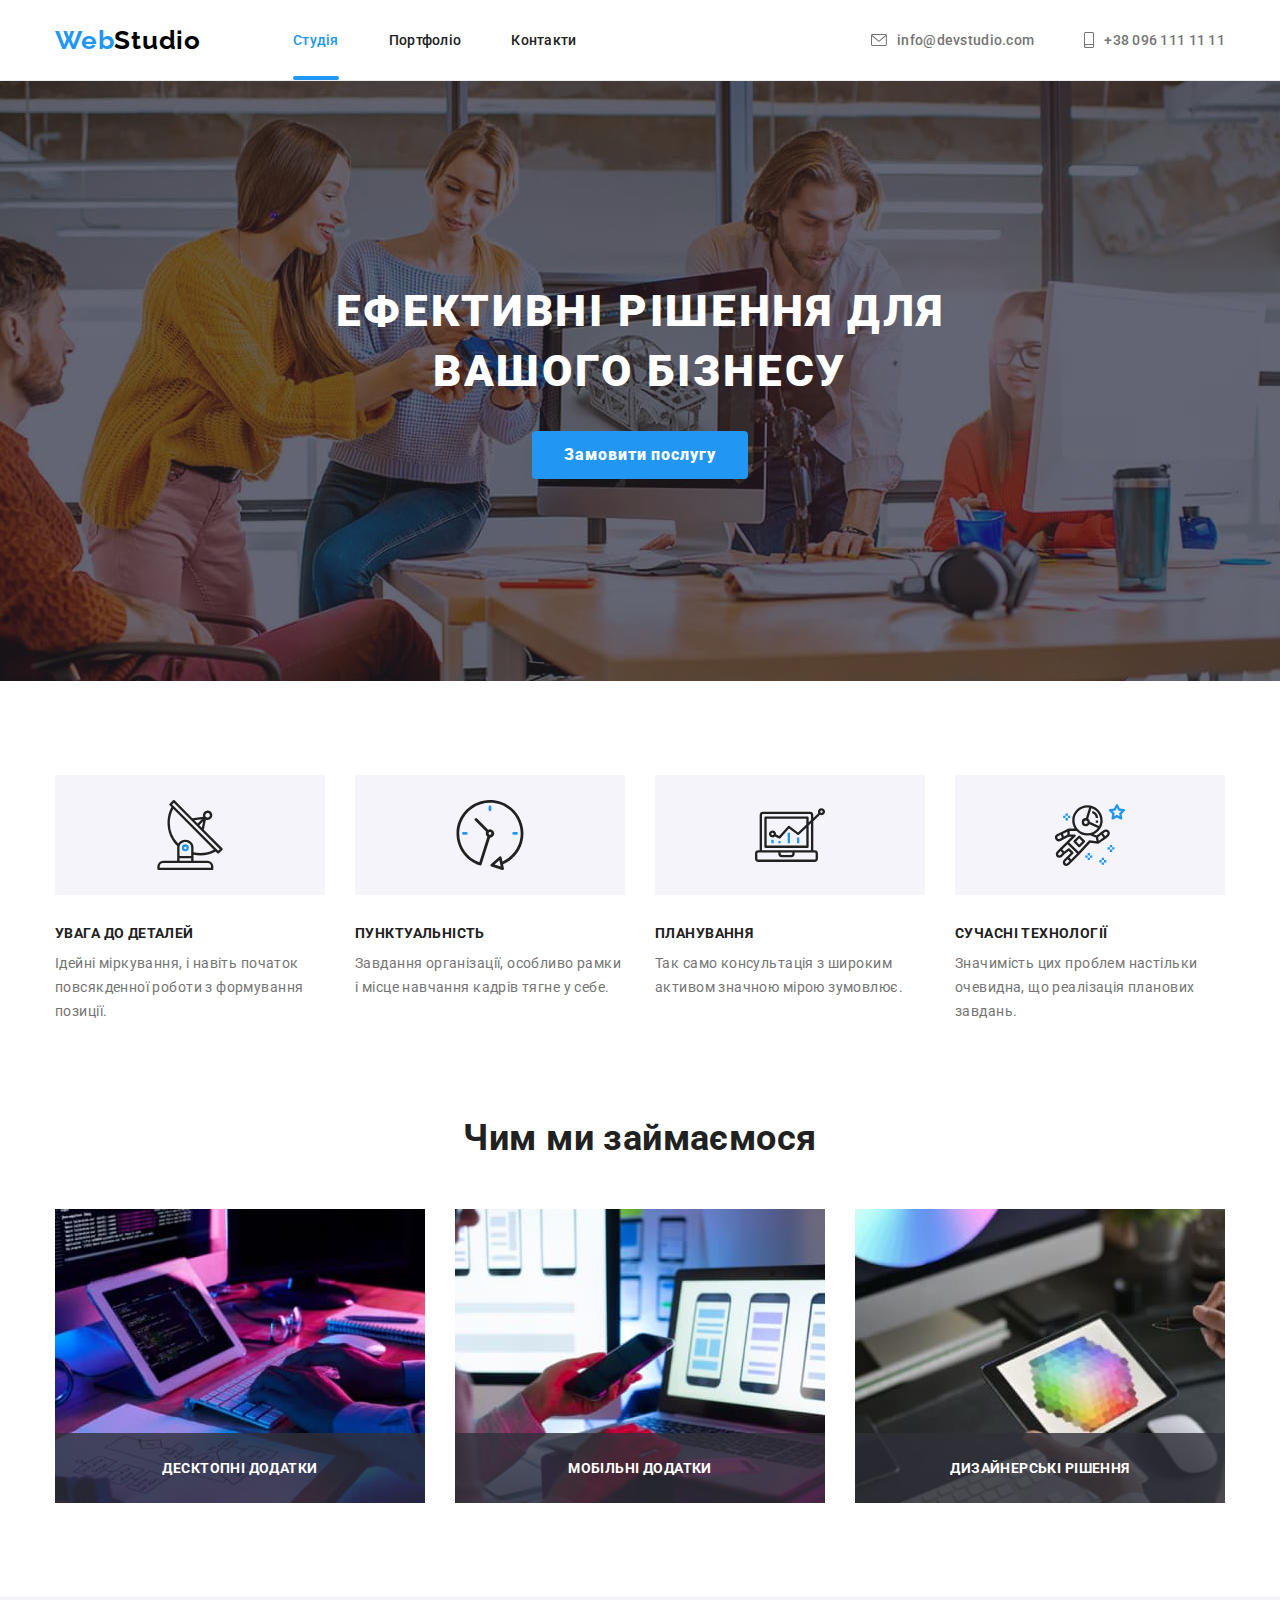
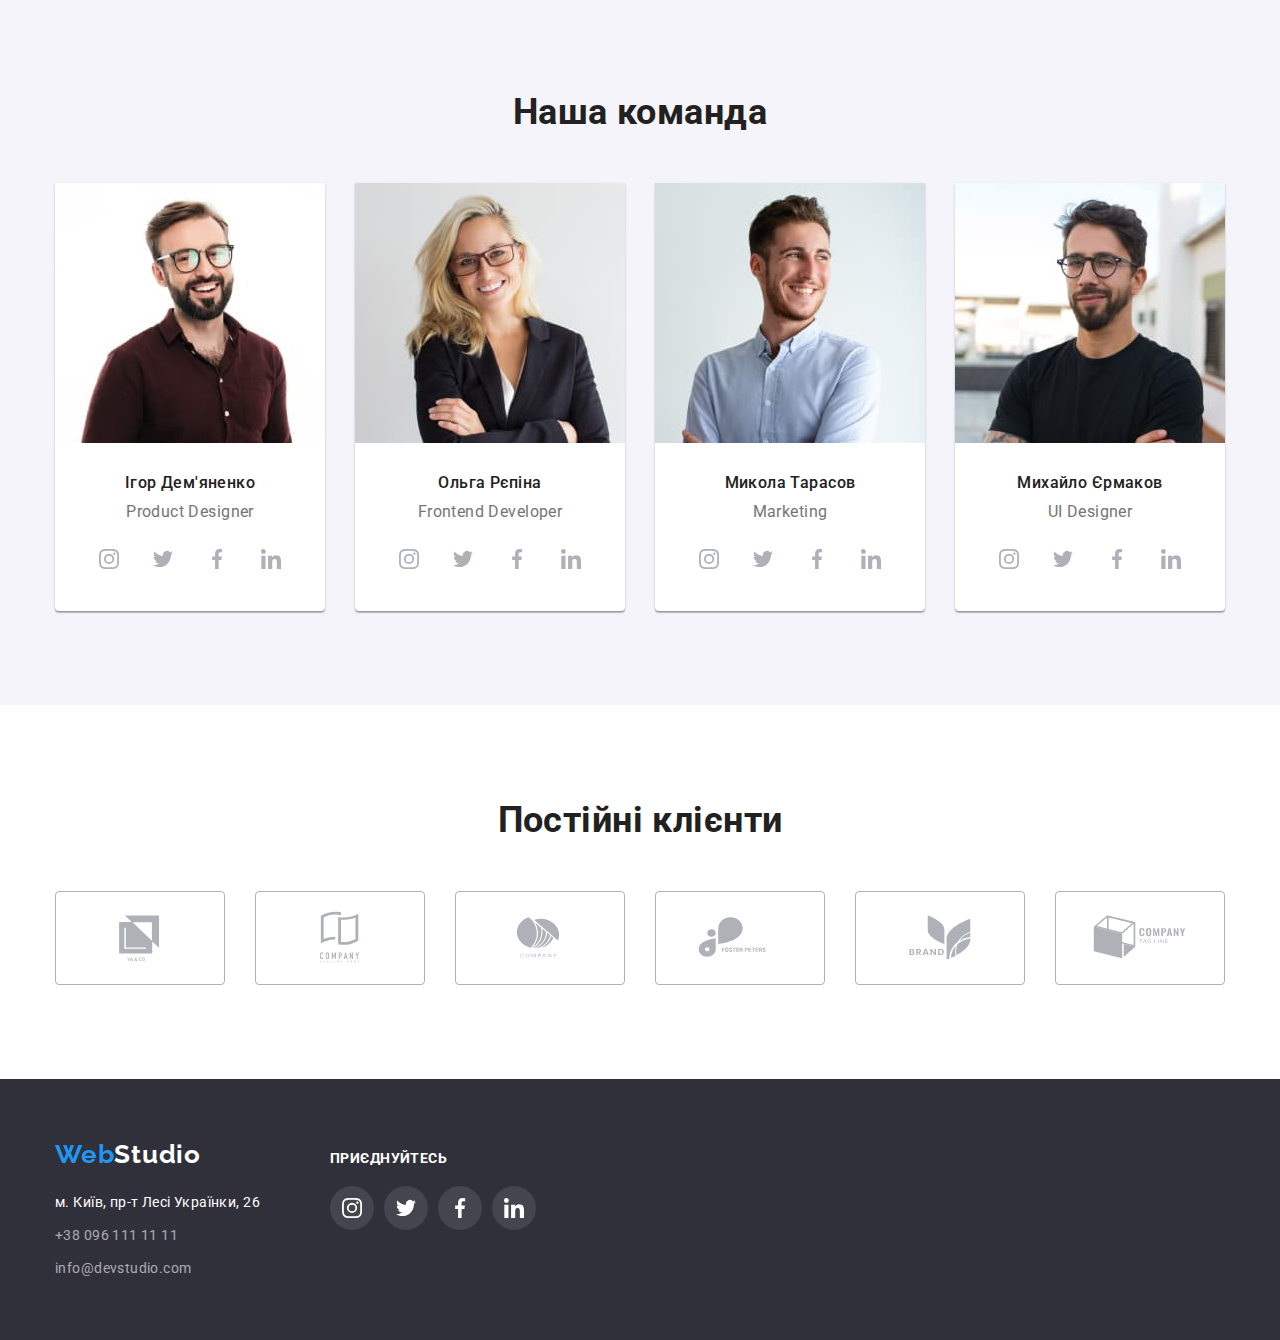
==== commit 9b7f2c4b: "add: description for work-list section" ====
--- a/index.html
+++ b/index.html
@@ -53,7 +53,7 @@
                     <svg width="30px" height="30px">
                       <use href="./images/symbol-defs-optimized.svg#icon-close"></use>
                     </svg>
-                  </button>
+                </button>
               </div>
             </div>
       </section>
@@ -106,12 +106,21 @@
             <ul class="work-list">
               <li class="item">
                 <img class="img" src="./images/box1.jpg" alt="Кодування за макетом" width="370" height="294" />
+                <div class="work-list-box">
+                  <h4 class="work-list-description">Десктопні додатки</h4>
+                </div>
               </li>
               <li class="item">
                 <img class="img" src="./images/box2.jpg" alt="Адаптивна WEB-розробка" width="370" height="294" />
+                <div class="work-list-box">
+                  <h4 class="work-list-description">Мобільні додатки</h4>
+                </div>
               </li>
               <li class="item">
                 <img class="img" src="./images/box3.jpg" alt="Вибір кольору на планшеті" width="370" height="294" />
+                <div class="work-list-box">
+                  <h4 class="work-list-description">Дизайнерські рішення</h4>
+                </div>
               </li>
             </ul>
         </div>
--- a/css/styles.css
+++ b/css/styles.css
@@ -219,7 +219,7 @@
 
 
 .backdrop {
-    position: absolute;
+    position: fixed;
     opacity: 1;
     top:0;
     left:0;
@@ -227,13 +227,16 @@
     width: 100%;
     background-color:rgba(0, 0, 0, 0.2);
     transition: opacity 2500ms cubic-bezier(0.4, 0, 0.2, 1);
-
 }
 
 .is-hidden {
     visibility: hidden;
     opacity: 0;
     pointer-events: none;
+}
+
+.backdrop .is-hidden .modal {
+    transform: translate(-50%, -50%) scale(0.4);
 }
 
 .close-button {
@@ -245,30 +248,24 @@
     background-color: #FFFFFF;
     width: 30px;
     height: 30px;
-    border-color: none;
     border: none;
-    background-image: cover;
     padding: 0;
-}
-
-.backdrop .is-hidden .modal {
-    transform: scale(0.5);
-    
+
 }
 
 .modal {
     position: absolute;
+    left: 50%;
+    top: 50%;
     width: 528px;
     height: 581px;
-    left: 536px;
-    top: 221px;
     border-radius: 4px;
     background-color:#FFFFFF;
     box-shadow: 0px 1px 3px rgba(0, 0, 0, 0.12), 0px 1px 1px rgba(0, 0, 0, 0.14), 0px 2px 1px rgba(0, 0, 0, 0.2);
-    transform: scale(1) 2500ms cubic-bezier(0.4, 0, 0.2, 1);
-
-
-}
+    transform: translate(-50%,-50%) scale(1);
+    transition: transform 2500ms cubic-bezier(0.4, 0, 0.2, 1);
+
+} 
 /*----------  Feature-list ---------- */
 .feature-list {
     display: flex;
@@ -334,10 +331,38 @@
     display: flex;
 }
 
+.work-list .item {
+    position: relative;
+}
+
+.work-list-box {
+    position: absolute;
+    display: flex;
+    bottom: 0;
+    align-items: center;
+    justify-content: center;
+    width: 370px;
+    height: 70px;
+    background-color: rgba(47, 48, 58, 0.8);
+}
+
 .work-list .item:not(:last-child) {
     width: calc((100% - 60px) / 3);
     margin-right: 30px;
 }    
+
+.work-list-description {
+    display: block;
+    font-size: 14px;
+    line-height: calc(16 / 14);   
+    font-weight: 700;
+    text-transform: uppercase;
+    text-align: center;
+
+
+    color: #FFFFFF;
+
+}
 
 
 /*---------- Section comand ----------*/
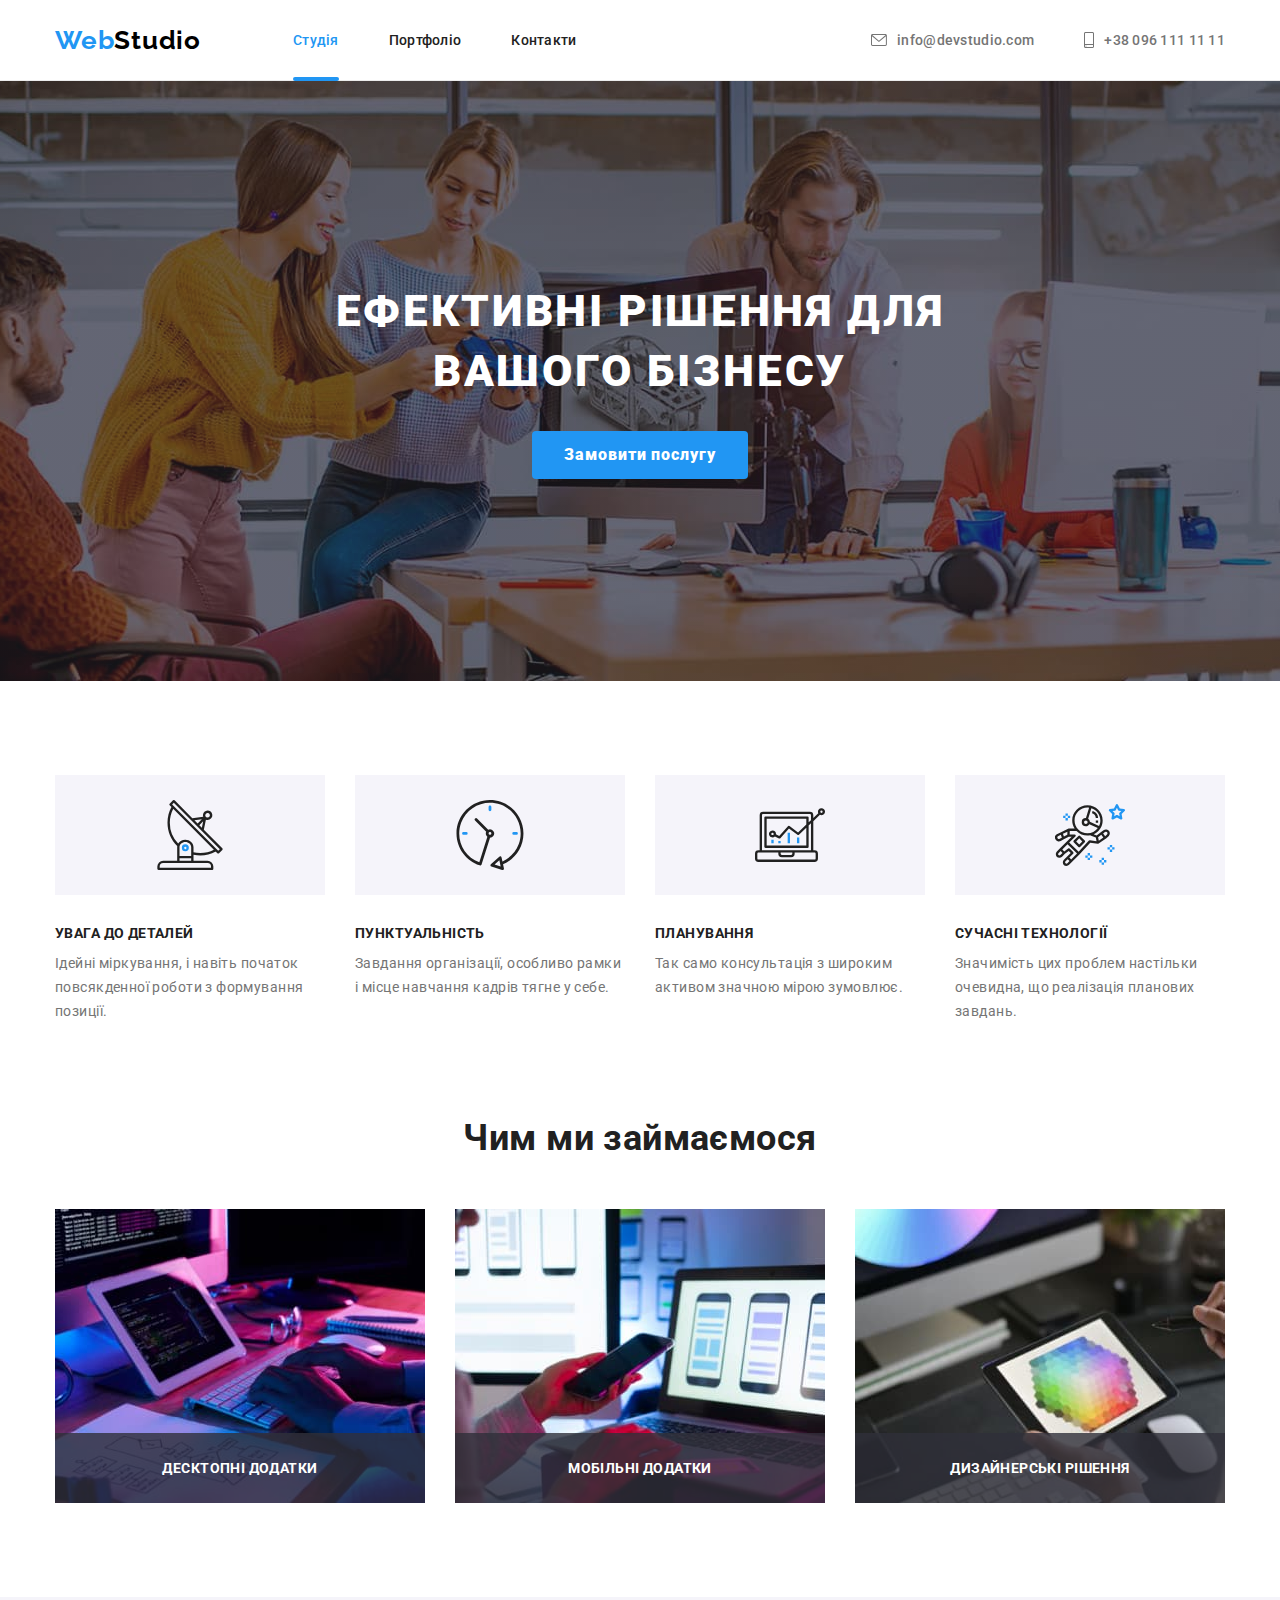
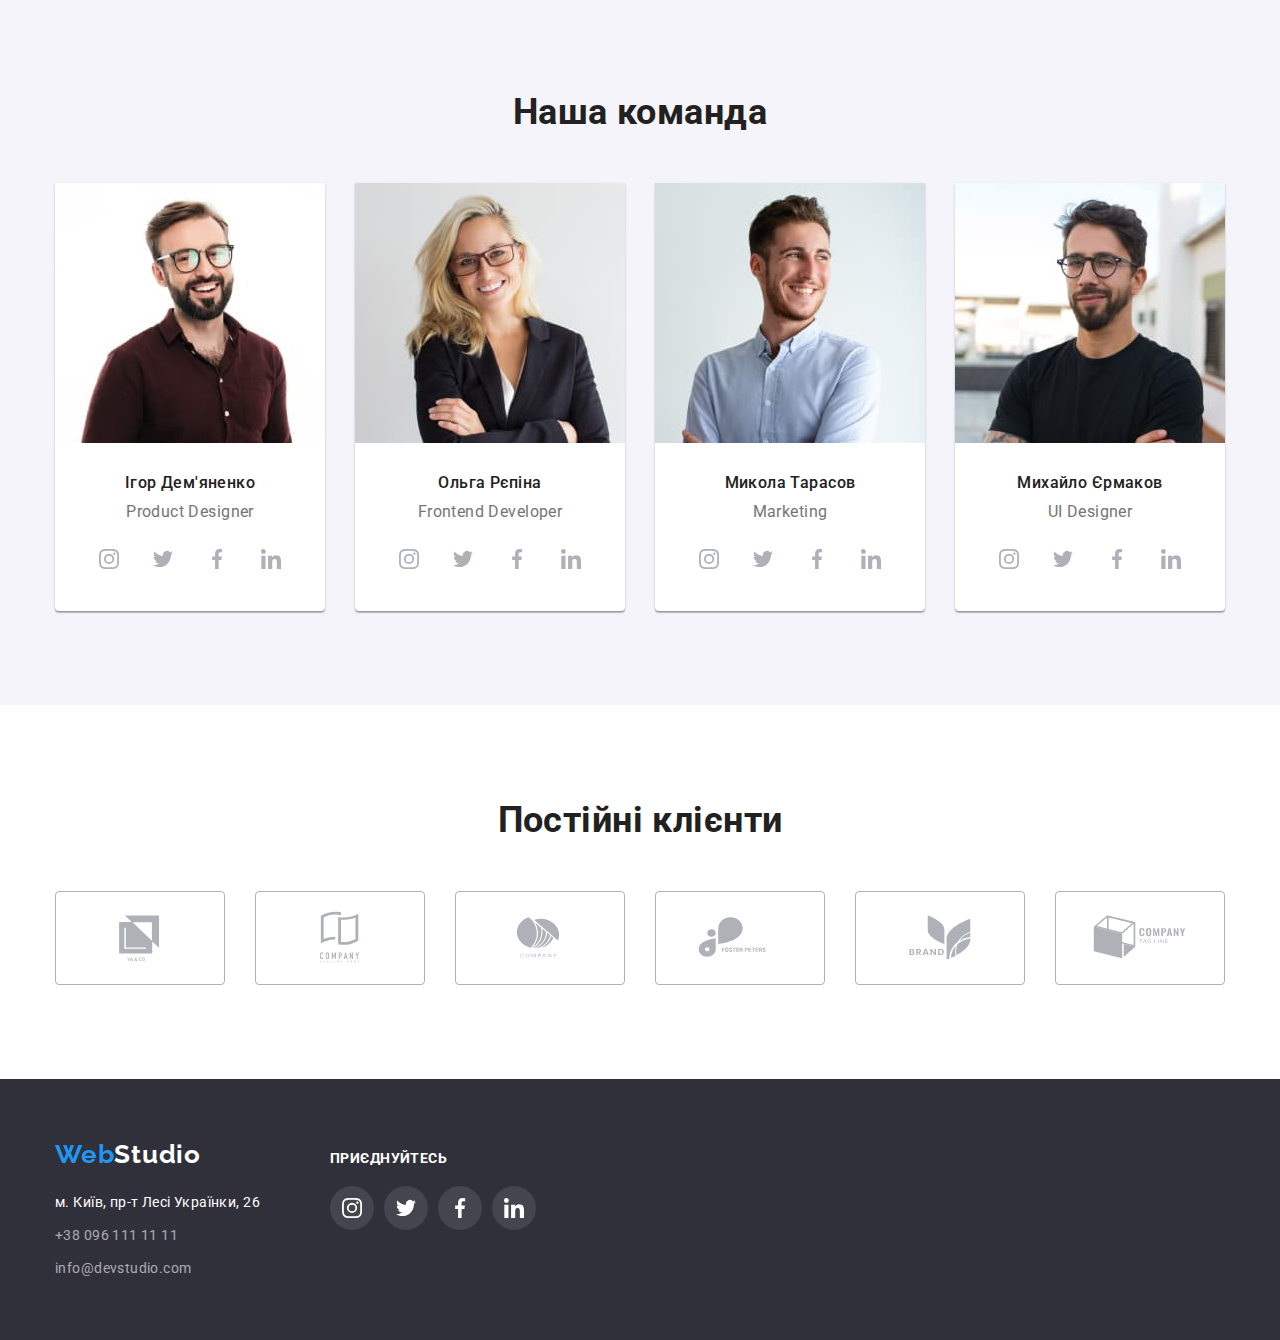
==== commit 1bc34afe: "fix: mistakes after mentor chek" ====
--- a/index.html
+++ b/index.html
@@ -50,7 +50,7 @@
             <div class="backdrop is-hidden" data-modal>
               <div class="modal">
                   <button data-modal-close class="close-button">
-                    <svg width="30px" height="30px">
+                    <svg width="18px" height="18px">
                       <use href="./images/symbol-defs-optimized.svg#icon-close"></use>
                     </svg>
                 </button>
--- a/css/styles.css
+++ b/css/styles.css
@@ -95,11 +95,14 @@
     line-height: calc(16 / 14);
     font-weight: 500;
     color:var(--secondary-text-color);
+    transition: color 250ms cubic-bezier(0.4, 0, 0.2, 1);
+
 }
 
 .site-nav .link:hover,
 .site-nav .link:focus {
     color:var(--accent-color);
+
 }
 
 .site-nav .link.current {
@@ -109,7 +112,7 @@
 .site-nav .link.current::after {
     position: absolute;
     content: "";
-    bottom: 0;
+    bottom: -1px;
     left: 0;
     width: 100%;
     height: 4px;
@@ -138,6 +141,9 @@
 
     line-height: calc(16 / 14);
     font-weight: 500;
+
+    transition: color 250ms cubic-bezier(0.4, 0, 0.2, 1);
+
 }
 
 .auth-nav .link:hover,
@@ -151,10 +157,6 @@
     fill: currentColor;
 }
 
-.auth-nav .icon:hover,
-.auth-nav .icon:focus {
-    color:var(--accent-color);
-}
 
 /*---------- Section HERO ----------*/
 
@@ -209,63 +211,74 @@
     line-height: calc(30 / 16);
     letter-spacing: 0.06em;
 
+    transition: background-color 250ms cubic-bezier(0.4, 0, 0.2, 1);
 
 }
 
 .button:hover,
 .button:focus {
-    background: #188CE8;
-}
-
+    background-color: #188CE8;
+}
+
+/* Backdrop menu  */
 
 .backdrop {
     position: fixed;
-    opacity: 1;
     top:0;
     left:0;
+    width: 100%;
     height: 100%;
-    width: 100%;
     background-color:rgba(0, 0, 0, 0.2);
-    transition: opacity 2500ms cubic-bezier(0.4, 0, 0.2, 1);
-}
-
-.is-hidden {
-    visibility: hidden;
-    opacity: 0;
-    pointer-events: none;
-}
-
-.backdrop .is-hidden .modal {
-    transform: translate(-50%, -50%) scale(0.4);
-}
-
-.close-button {
-    position: absolute;
-    top: 0;
-    right: 0;
-    margin-top: 8px;
-    margin-right: 8px;
-    background-color: #FFFFFF;
-    width: 30px;
-    height: 30px;
-    border: none;
-    padding: 0;
-
+
+    transition: opacity 250ms cubic-bezier(0.4, 0, 0.2, 1), visibility 250ms cubic-bezier(0.4, 0, 0.2, 1);
 }
 
 .modal {
     position: absolute;
+    top: 50%;
     left: 50%;
-    top: 50%;
-    width: 528px;
-    height: 581px;
+    min-width: 528px;
+    min-height: 581px;
     border-radius: 4px;
     background-color:#FFFFFF;
     box-shadow: 0px 1px 3px rgba(0, 0, 0, 0.12), 0px 1px 1px rgba(0, 0, 0, 0.14), 0px 2px 1px rgba(0, 0, 0, 0.2);
     transform: translate(-50%,-50%) scale(1);
-    transition: transform 2500ms cubic-bezier(0.4, 0, 0.2, 1);
+    transition: transform 250ms cubic-bezier(0.4, 0, 0.2, 1);
 
 } 
+
+.close-button {
+    position: absolute;
+    top: 8px;
+    right: 8px;
+
+    display: flex;
+    align-items: center;
+    justify-content: center;
+    width: 30px;
+    height: 30px;
+    border-radius: 50%;
+    border: 1px solid rgba(0, 0, 0, 0.1);
+    background: #FFFFFF;
+
+    padding: 0;
+    cursor: pointer;
+}
+
+
+.is-hidden {
+    opacity: 0;
+    visibility: hidden;
+    pointer-events: none;
+}
+
+.backdrop.is-hidden .modal {
+    transform: translate(-50%, -50%) scale(0);
+}
+
+
+
+
 /*----------  Feature-list ---------- */
 .feature-list {
     display: flex;
@@ -341,7 +354,7 @@
     bottom: 0;
     align-items: center;
     justify-content: center;
-    width: 370px;
+    width: 100%;
     height: 70px;
     background-color: rgba(47, 48, 58, 0.8);
 }
@@ -457,6 +470,8 @@
     justify-content: center;
     align-items: center;
     fill: var(--svg-color);
+    transition: fill 250ms cubic-bezier(0.4, 0, 0.2, 1), background-color 250ms cubic-bezier(0.4, 0, 0.2, 1);
+
 }
 
 .social-icon {
@@ -473,6 +488,7 @@
     fill:#FFFFFF;
     cursor: pointer;
 }
+
 
 /* ------Regular client------ */
 
@@ -508,6 +524,7 @@
     padding-bottom: 16px;
     padding-left: 32px;
     padding-right: 32px;
+    transition: color 250ms cubic-bezier(0.4, 0, 0.2, 1), border-color 250ms cubic-bezier(0.4, 0, 0.2, 1);
 }
     
 .client-li:hover,
@@ -515,6 +532,7 @@
     color:var(--accent-color);
     cursor: pointer;
     border-color: 1px solid var(--accent-color);
+    
 }
 
 /*----------  Footer ---------- */
@@ -551,8 +569,7 @@
 .footer-nav .link {
     color:rgba(255, 255, 255, 0.6);
     letter-spacing: 0.03em;
-    
-    
+    transition: color 250ms cubic-bezier(0.4, 0, 0.2, 1);
 }
 
 .footer-nav .link:hover,
@@ -574,8 +591,6 @@
     display: flex;
     flex-direction: column;
     margin-left: 70px;
-    width: 206px;
-    height: 80px;
 }
 
 .join-social {
@@ -618,6 +633,7 @@
     justify-content: center;
     align-items: center;
     fill: var(--svg-color);
+    transition: background-color 250ms cubic-bezier(0.4, 0, 0.2, 1);
 }
 
 
@@ -656,6 +672,8 @@
     line-height: calc(26 / 16);
     letter-spacing: 0.03em;
     
+    transition: color 250ms cubic-bezier(0.4, 0, 0.2, 1), background-color 250ms cubic-bezier(0.4, 0, 0.2, 1);
+
 }
 
 
@@ -669,7 +687,7 @@
 .site-filter .link:hover,   
 .site-filter .link:focus {
     color: #FFFFFF;
-    background: #188CE8;
+    background-color: #188CE8;
     box-shadow: 0px 3px 1px rgba(0, 0, 0, 0.1), 0px 1px 2px rgba(0, 0, 0, 0.08), 0px 2px 2px rgba(0, 0, 0, 0.12);
 }
 
@@ -691,17 +709,53 @@
 }
 
 .project-cards .item {
-
     width: calc((100% - 60px) / 3);
     margin-right: 30px;
     margin-bottom: 30px;
 }
 
-/* .project-cards .item:hover,
-.project-cards .item:focus {
-} */
-
-
+/* PROJECT_CARDS_ANIMATION */
+.project-cards-tumb {
+    position: relative;
+    overflow: hidden;
+}
+.portfolio-overlay{
+    position: absolute;
+    display: inline-flex;
+    top: 0;
+    left: 0;
+    min-height: 294px;
+    min-width: 370px;
+    text-align: start;
+
+
+    align-items: center;
+    justify-content: center;
+
+
+    background-color: rgba(33, 150, 243, 0.9);
+    transform: translateY(+100%);
+    transition: transform 250ms cubic-bezier(0.4, 0, 0.2, 1);
+}
+
+
+.portfolio-overlay .paraghraph {
+    display: flex;
+    font-size: 18px;
+    line-height: calc(28 / 18);
+    letter-spacing: 0.03em;
+    color: #FFFFFF;
+    padding: 0 24px;
+}
+
+.project-cards-shadow {
+    transition: box-shadow 250ms cubic-bezier(0.4, 0, 0.2, 1);
+}
+
+.project-cards-shadow:hover .portfolio-overlay,
+.project-cards-shadow:focus .portfolio-overlay {
+    transform: translateY(0%);
+}
 
 .project-cards-shadow:hover,
 .project-cards-shadow:focus {
